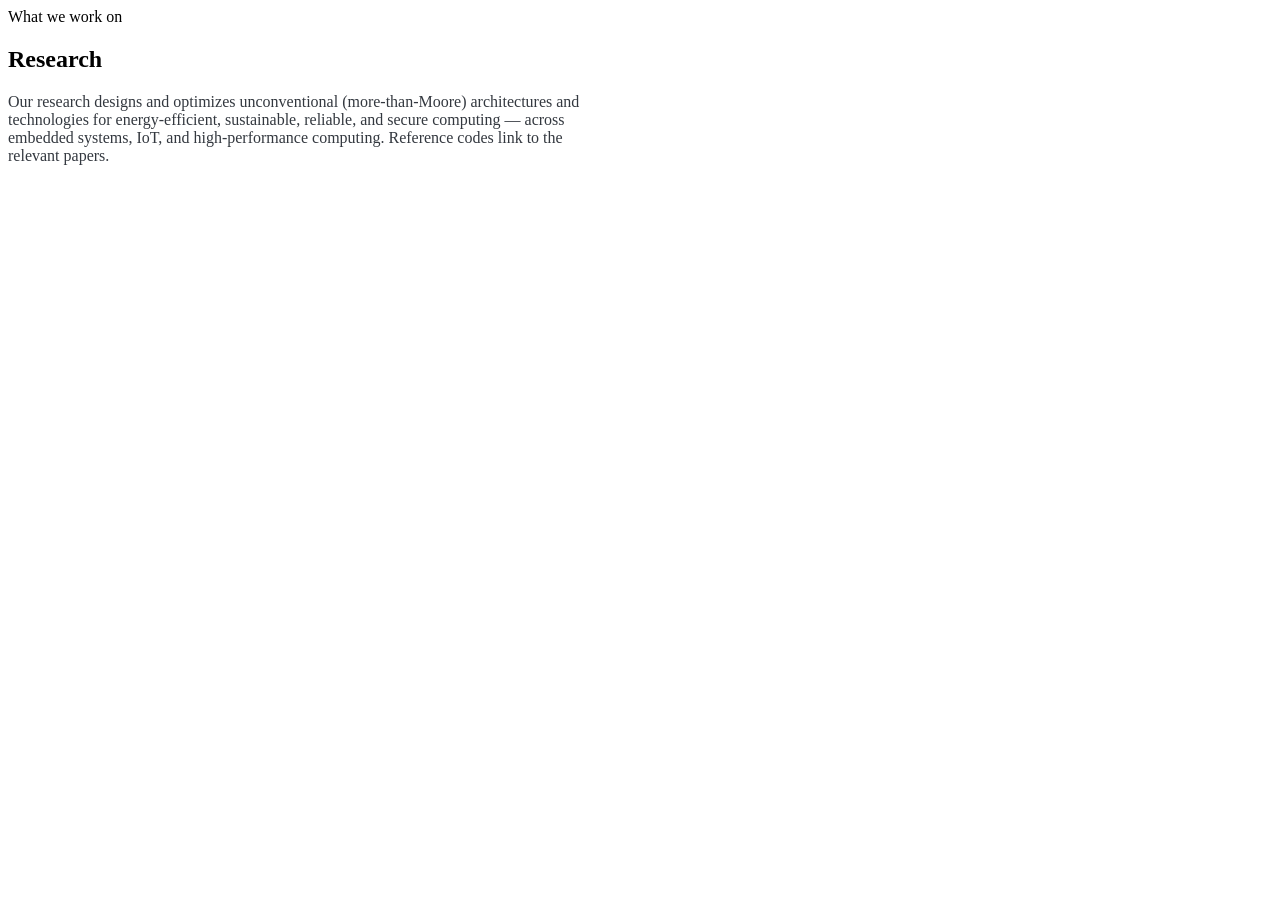
==== research.html @ c950ee64 "Add files via upload" ====
<!doctype html>
<html lang="en">
<head>
<meta charset="utf-8">
<meta name="viewport" content="width=device-width, initial-scale=1">
<title>Research — Ishan Thakkar / UCAT Lab</title>
<meta name="description" content="Research areas of the UCAT Lab: extreme-scale optical computing, in-memory computing, neuromorphic computing, stochastic computing, photonic devices, and emerging memory architectures.">
<link rel="icon" type="image/png" sizes="32x32" href="assets/img/favicon-32.png">
<link rel="apple-touch-icon" href="assets/img/favicon-180.png">
<link rel="preconnect" href="https://fonts.googleapis.com">
<link rel="preconnect" href="https://fonts.gstatic.com" crossorigin>
<link href="https://fonts.googleapis.com/css2?family=Space+Grotesk:wght@400;500;600;700&family=IBM+Plex+Sans:wght@400;500;600&family=IBM+Plex+Mono:wght@400;500&display=swap" rel="stylesheet">
<link rel="stylesheet" href="assets/css/main.css">
</head>
<body data-page="research">
  <main>
    <div class="wrap"><section class="section">
      <div class="eyebrow">What we work on</div>
      <h2 class="sec"><span class="h-lead">Research</span></h2>
      <p class="prose" style="max-width:72ch;color:#33383f">Our research designs and optimizes unconventional (more-than-Moore) architectures and technologies for energy-efficient, sustainable, reliable, and secure computing — across embedded systems, IoT, and high-performance computing. Reference codes link to the relevant papers.</p>
      <div id="research-grid" style="margin-top:24px"></div>
    </section></div>
  </main>
  <script src="data/profile.js"></script>
  <script src="data/research.js"></script>
  <script src="assets/js/site.js"></script>
</body>
</html>
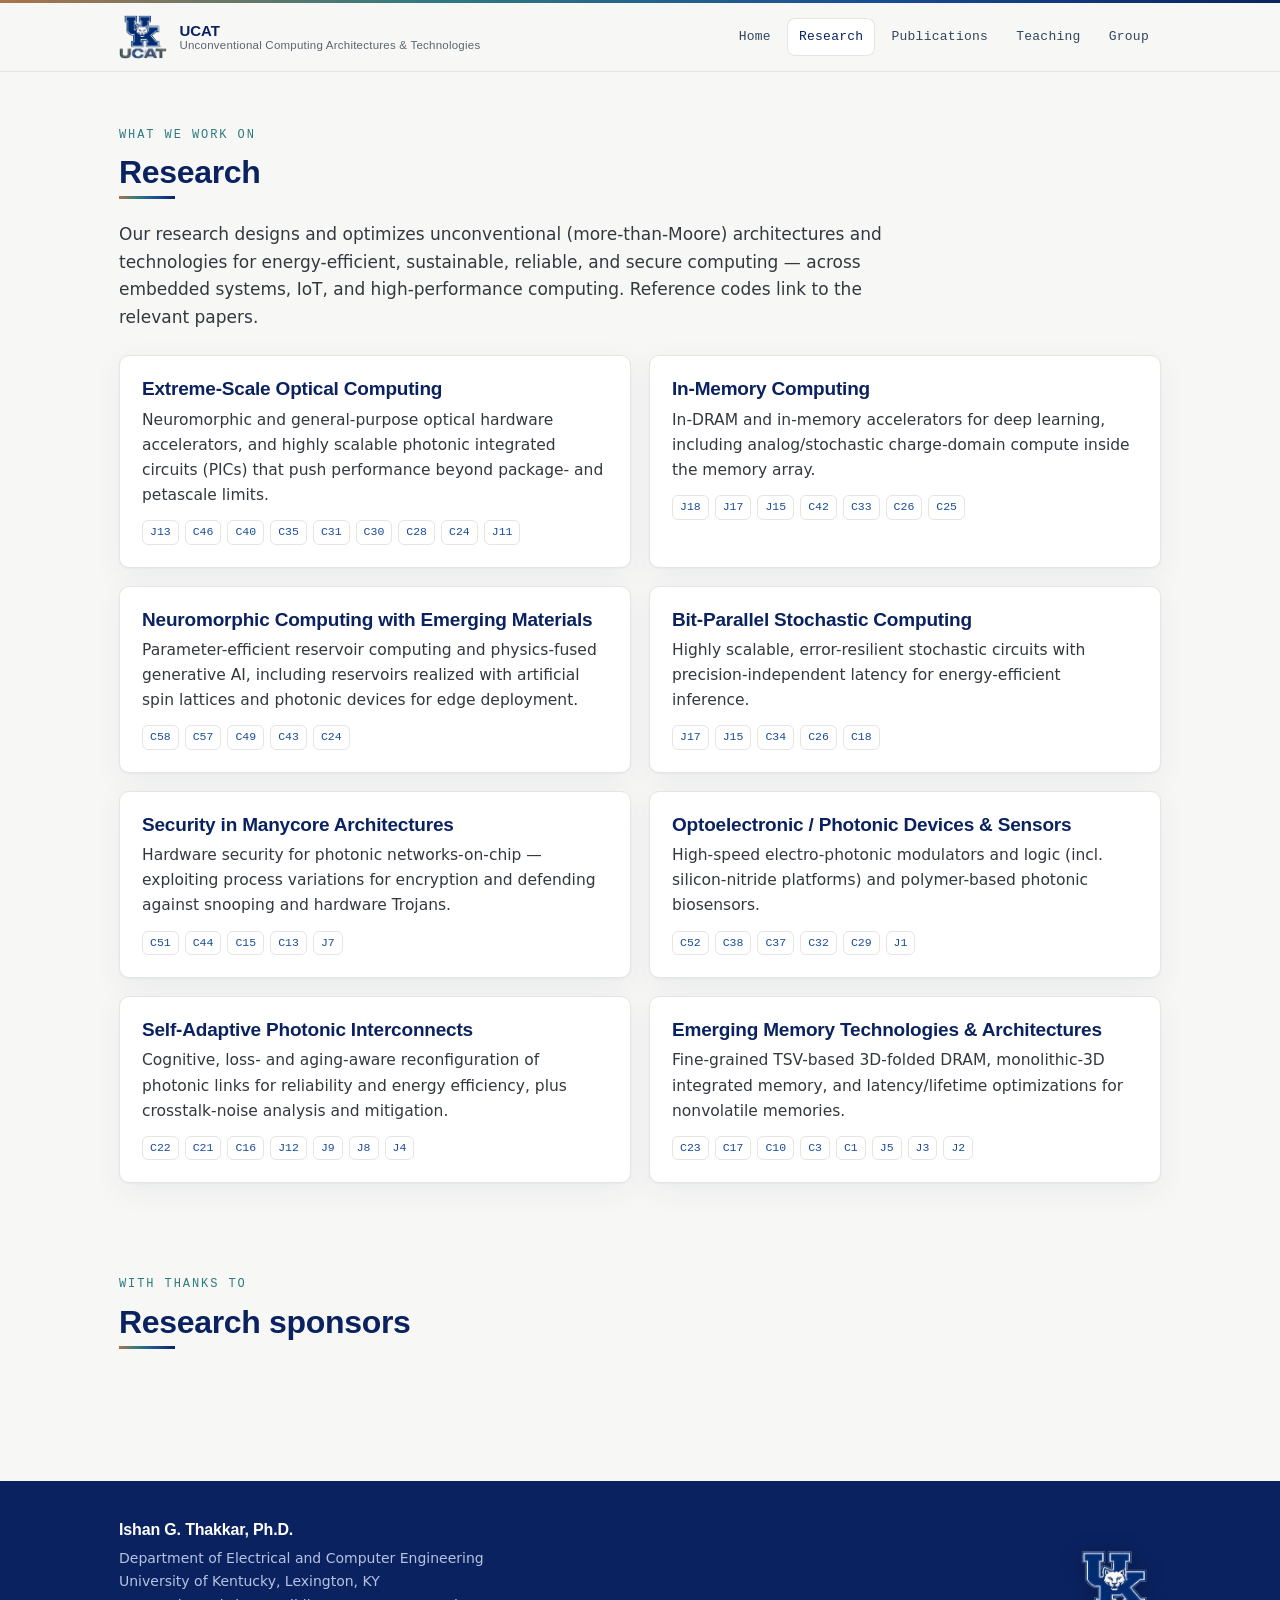
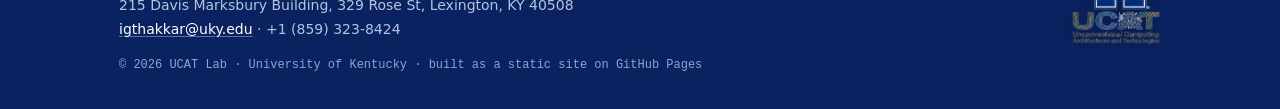
==== commit 112f87b8: "Add files via upload" ====
--- a/research.html
+++ b/research.html
@@ -20,9 +20,16 @@
       <p class="prose" style="max-width:72ch;color:#33383f">Our research designs and optimizes unconventional (more-than-Moore) architectures and technologies for energy-efficient, sustainable, reliable, and secure computing — across embedded systems, IoT, and high-performance computing. Reference codes link to the relevant papers.</p>
       <div id="research-grid" style="margin-top:24px"></div>
     </section></div>
+
+    <div class="wrap"><section class="section">
+      <div class="eyebrow">With thanks to</div>
+      <h2 class="sec"><span class="h-lead">Research sponsors</span></h2>
+      <div id="sponsors"></div>
+    </section></div>
   </main>
   <script src="data/profile.js"></script>
   <script src="data/research.js"></script>
+  <script src="data/sponsors.js"></script>
   <script src="assets/js/site.js"></script>
 </body>
 </html>
--- a/assets/css/main.css
+++ b/assets/css/main.css
@@ -0,0 +1,164 @@
+/* =====================================================================
+   UCAT / Ishan Thakkar — site styles
+   Palette derived from the UCAT logo (UK navy + circuit teal/copper).
+   Signature motif: a circuit-trace hairline echoing the wordmark.
+   ===================================================================== */
+
+:root{
+  --navy:#0A2260; --navy2:#0E2E6E; --blue:#1A4C97;
+  --teal:#2E7A80; --copper:#A9744C; --slate:#33455C;
+  --paper:#F7F8F5; --panel:#FFFFFF; --ink:#171A1F; --mut:#5B6470;
+  --line:#E4E6DF; --line2:#EEEFE9;
+  --trace:linear-gradient(90deg,var(--copper) 0%,var(--teal) 34%,var(--blue) 68%,var(--navy) 100%);
+  --maxw:1090px; --r:10px;
+  --shadow:0 1px 2px rgba(10,34,96,.04),0 8px 30px rgba(10,34,96,.06);
+}
+
+*{box-sizing:border-box}
+html{scroll-behavior:smooth}
+body{
+  margin:0; background:var(--paper); color:var(--ink);
+  font:400 17px/1.62 "IBM Plex Sans",system-ui,-apple-system,Segoe UI,Roboto,sans-serif;
+  -webkit-font-smoothing:antialiased; text-rendering:optimizeLegibility;
+}
+h1,h2,h3,h4{font-family:"Space Grotesk","IBM Plex Sans",sans-serif;line-height:1.12;color:var(--navy);font-weight:600;letter-spacing:-.01em;margin:0}
+a{color:var(--blue);text-decoration:none;text-underline-offset:2px}
+a:hover{text-decoration:underline}
+p{margin:0 0 1rem}
+img{max-width:100%;display:block}
+
+.wrap{max-width:var(--maxw);margin:0 auto;padding:0 24px}
+.mono{font-family:"IBM Plex Mono",ui-monospace,monospace}
+
+/* ---------- Header / nav ---------- */
+.top-strip{height:3px;background:var(--trace)}
+.site-header{position:sticky;top:0;z-index:40;background:rgba(247,248,245,.9);backdrop-filter:saturate(1.4) blur(8px);border-bottom:1px solid var(--line)}
+.nav{display:flex;align-items:center;gap:20px;height:68px}
+.brand{display:flex;align-items:center;gap:12px;margin-right:auto}
+.brand img{height:44px;width:auto}
+.brand .bt{font-family:"Space Grotesk",sans-serif;font-weight:600;font-size:15px;color:var(--navy);line-height:1.15}
+.brand .bt small{display:block;font-weight:400;font-size:11.5px;color:var(--mut);letter-spacing:.02em}
+.nav-links{display:flex;gap:4px;align-items:center;flex-wrap:wrap}
+.nav-links a{
+  font-family:"IBM Plex Mono",monospace;font-size:13px;letter-spacing:.02em;
+  color:var(--slate);padding:8px 12px;border-radius:8px;text-decoration:none
+}
+.nav-links a:hover{background:var(--line2);color:var(--navy);text-decoration:none}
+.nav-links a[aria-current="page"]{color:var(--navy);background:#fff;box-shadow:inset 0 0 0 1px var(--line)}
+.nav-toggle{display:none;background:none;border:1px solid var(--line);border-radius:8px;padding:8px 10px;cursor:pointer;color:var(--navy)}
+
+/* ---------- Section scaffolding ---------- */
+main{padding:8px 0 40px}
+.section{padding:46px 0;border-top:1px solid var(--line2)}
+.section:first-of-type{border-top:none}
+.eyebrow{font-family:"IBM Plex Mono",monospace;font-size:12px;letter-spacing:.16em;text-transform:uppercase;color:var(--teal);margin:0 0 10px}
+.h-lead{display:inline-block;padding-bottom:8px;background-image:var(--trace);background-repeat:no-repeat;background-position:0 100%;background-size:56px 3px}
+h2.sec{font-size:clamp(24px,3.2vw,32px);margin-bottom:22px}
+
+/* ---------- Hero ---------- */
+.hero{padding:52px 0 30px}
+.hero-grid{display:grid;grid-template-columns:1.55fr .9fr;gap:44px;align-items:center}
+.hero h1{font-size:clamp(30px,5vw,50px);letter-spacing:-.02em}
+.hero .role{font-size:18px;color:var(--slate);margin-top:14px;font-weight:500}
+.hero .aff{color:var(--mut);margin-top:2px}
+.hero .lab{margin-top:6px;font-size:15.5px}
+.hero .thesis{margin-top:20px;font-size:18px;max-width:46ch;color:#2a2f38}
+.hero-side{display:flex;flex-direction:column;align-items:center;gap:18px}
+.portrait{width:210px;height:210px;border-radius:14px;object-fit:cover;box-shadow:var(--shadow);background:#fff;border:1px solid var(--line)}
+.monogram{width:210px;height:210px;border-radius:14px;display:grid;place-items:center;background:
+  radial-gradient(120% 120% at 20% 0%,#12306e,#0a1f52);color:#fff;font-family:"Space Grotesk";font-weight:600;font-size:64px;box-shadow:var(--shadow)}
+.hero-logo{width:150px;opacity:.96}
+
+.links{display:flex;flex-wrap:wrap;gap:10px;margin-top:24px}
+.btn{
+  display:inline-flex;align-items:center;gap:8px;font-family:"IBM Plex Mono",monospace;font-size:13px;
+  padding:9px 14px;border-radius:9px;border:1px solid var(--line);background:#fff;color:var(--navy);
+  box-shadow:0 1px 0 rgba(10,34,96,.03);transition:transform .12s ease,border-color .12s ease
+}
+.btn:hover{text-decoration:none;border-color:var(--teal);transform:translateY(-1px)}
+.btn.primary{background:var(--navy);color:#fff;border-color:var(--navy)}
+.btn.primary:hover{background:var(--navy2)}
+
+.meta-row{display:flex;flex-wrap:wrap;gap:8px 22px;margin-top:20px;color:var(--mut);font-size:14.5px}
+.meta-row .mono{color:var(--slate)}
+
+/* ---------- Chips ---------- */
+.chips{display:flex;flex-wrap:wrap;gap:8px}
+.chip{font-family:"IBM Plex Mono",monospace;font-size:12.5px;color:var(--slate);background:#fff;border:1px solid var(--line);border-radius:999px;padding:6px 12px}
+
+/* ---------- Cards / grids ---------- */
+.grid{display:grid;gap:18px}
+.grid.two{grid-template-columns:1fr 1fr}
+.grid.three{grid-template-columns:repeat(3,1fr)}
+.card{background:var(--panel);border:1px solid var(--line);border-radius:var(--r);padding:22px;box-shadow:var(--shadow)}
+.card h3{font-size:19px;margin-bottom:8px}
+.card p{color:#33383f;margin-bottom:12px;font-size:15.5px}
+.card .refs{display:flex;flex-wrap:wrap;gap:6px}
+
+.tag{font-family:"IBM Plex Mono",monospace;font-size:11.5px;color:var(--blue);border:1px solid var(--line);border-radius:6px;padding:2px 7px;background:#fff}
+.tag:hover{border-color:var(--blue);text-decoration:none}
+
+/* ---------- Lists (bio/honors/service/news) ---------- */
+.prose p{max-width:70ch}
+.stack{list-style:none;margin:0;padding:0;display:flex;flex-direction:column;gap:14px}
+.stack li{display:grid;grid-template-columns:96px 1fr;gap:16px;align-items:baseline}
+.stack .when{font-family:"IBM Plex Mono",monospace;font-size:12.5px;color:var(--teal);letter-spacing:.02em;padding-top:2px}
+.stack .what{color:#2c313a}
+.stack.plain li{grid-template-columns:1fr}
+.stack.plain li::before{content:"";display:inline-block;width:7px;height:7px;border-radius:2px;background:var(--trace);margin-right:10px;transform:translateY(-2px)}
+
+/* ---------- Publications ---------- */
+.pub-controls{display:flex;flex-wrap:wrap;gap:8px;margin-bottom:22px}
+.filter{font-family:"IBM Plex Mono",monospace;font-size:12.5px;color:var(--slate);background:#fff;border:1px solid var(--line);border-radius:999px;padding:7px 14px;cursor:pointer}
+.filter[aria-pressed="true"]{background:var(--navy);color:#fff;border-color:var(--navy)}
+.pub-group{margin-bottom:34px}
+.pub-group h3{font-size:15px;font-family:"IBM Plex Mono",monospace;letter-spacing:.06em;text-transform:uppercase;color:var(--slate);border-bottom:1px solid var(--line);padding-bottom:8px;margin-bottom:6px}
+.pub{display:grid;grid-template-columns:60px 1fr;gap:16px;padding:15px 0;border-bottom:1px solid var(--line2)}
+.pub .pid{font-family:"IBM Plex Mono",monospace;font-size:12px;color:#fff;background:var(--slate);border-radius:6px;height:fit-content;padding:3px 0;text-align:center}
+.pub .pid.j{background:var(--navy)} .pub .pid.c{background:var(--teal)} .pub .pid.b{background:var(--copper)} .pub .pid.p{background:var(--slate)} .pub .pid.t{background:#556}
+.pub .ptitle{font-weight:500;color:var(--ink)}
+.pub .pauth{color:var(--mut);font-size:14.5px;margin-top:3px}
+.pub .pauth b{color:var(--ink);font-weight:600}
+.pub .pven{color:var(--slate);font-size:14.5px;margin-top:3px}
+.pub .pven .yr{font-family:"IBM Plex Mono",monospace;color:var(--mut)}
+.pub .award{display:inline-block;margin-top:6px;font-family:"IBM Plex Mono",monospace;font-size:11.5px;color:var(--copper);border:1px solid #e7d6c6;background:#fbf4ec;border-radius:6px;padding:2px 8px}
+
+/* ---------- People ---------- */
+.people{display:grid;grid-template-columns:1fr 1fr;gap:14px}
+.person{background:#fff;border:1px solid var(--line);border-radius:var(--r);padding:16px 18px}
+.person.with-photo{display:flex;gap:14px;align-items:flex-start}
+.person .avatar,.person .avatar-fallback{width:58px;height:58px;border-radius:50%;flex-shrink:0}
+.person .avatar{object-fit:cover;background:#fff;border:1px solid var(--line)}
+.person .avatar-fallback{display:grid;place-items:center;background:radial-gradient(120% 120% at 20% 0%,#12306e,#0a1f52);color:#fff;font-family:"Space Grotesk",sans-serif;font-weight:600;font-size:17px;letter-spacing:.02em}
+.person .pinfo{flex:1;min-width:0}
+.person .pn{font-weight:600;color:var(--navy)}
+.person .pd{font-family:"IBM Plex Mono",monospace;font-size:12px;color:var(--teal);margin-top:2px}
+.person .pt{color:var(--mut);font-size:14.5px;margin-top:6px}
+.callout{margin-top:22px;background:linear-gradient(180deg,#fff, #fbfcfa);border:1px solid var(--line);border-left:3px solid transparent;border-image:var(--trace) 1;border-radius:var(--r);padding:22px 24px}
+.callout p{margin:0;color:#2c313a}
+
+/* ---------- Footer ---------- */
+.site-footer{background:var(--navy);color:#c9d4ec;margin-top:24px}
+.site-footer .wrap{padding:40px 24px 34px;display:grid;grid-template-columns:1fr auto;gap:30px;align-items:center}
+.site-footer img{height:96px;filter:drop-shadow(0 2px 10px rgba(0,0,0,.25))}
+.site-footer h4{color:#fff;font-size:16px;margin-bottom:8px}
+.site-footer a{color:#fff;text-decoration:underline;text-decoration-color:rgba(255,255,255,.35)}
+.site-footer .fmeta{font-size:14px;line-height:1.7;color:#b6c3e0}
+.site-footer .fmono{font-family:"IBM Plex Mono",monospace;font-size:12px;color:#8fa3cf;margin-top:14px}
+
+/* ---------- Responsive ---------- */
+@media (max-width:820px){
+  .hero-grid{grid-template-columns:1fr;gap:26px}
+  .hero-side{order:-1;flex-direction:row;flex-wrap:wrap;justify-content:flex-start}
+  .portrait,.monogram{width:150px;height:150px}
+  .grid.two,.grid.three,.people{grid-template-columns:1fr}
+  .nav-links{display:none;position:absolute;left:0;right:0;top:68px;background:var(--paper);border-bottom:1px solid var(--line);flex-direction:column;align-items:stretch;padding:8px 16px 14px}
+  .nav-links.open{display:flex}
+  .nav-links a{padding:11px 12px}
+  .nav-toggle{display:inline-flex}
+  .stack li{grid-template-columns:74px 1fr;gap:12px}
+  .site-footer .wrap{grid-template-columns:1fr}
+}
+
+@media (prefers-reduced-motion:reduce){*{scroll-behavior:auto!important;transition:none!important}}
+:focus-visible{outline:2.5px solid var(--teal);outline-offset:2px;border-radius:4px}
